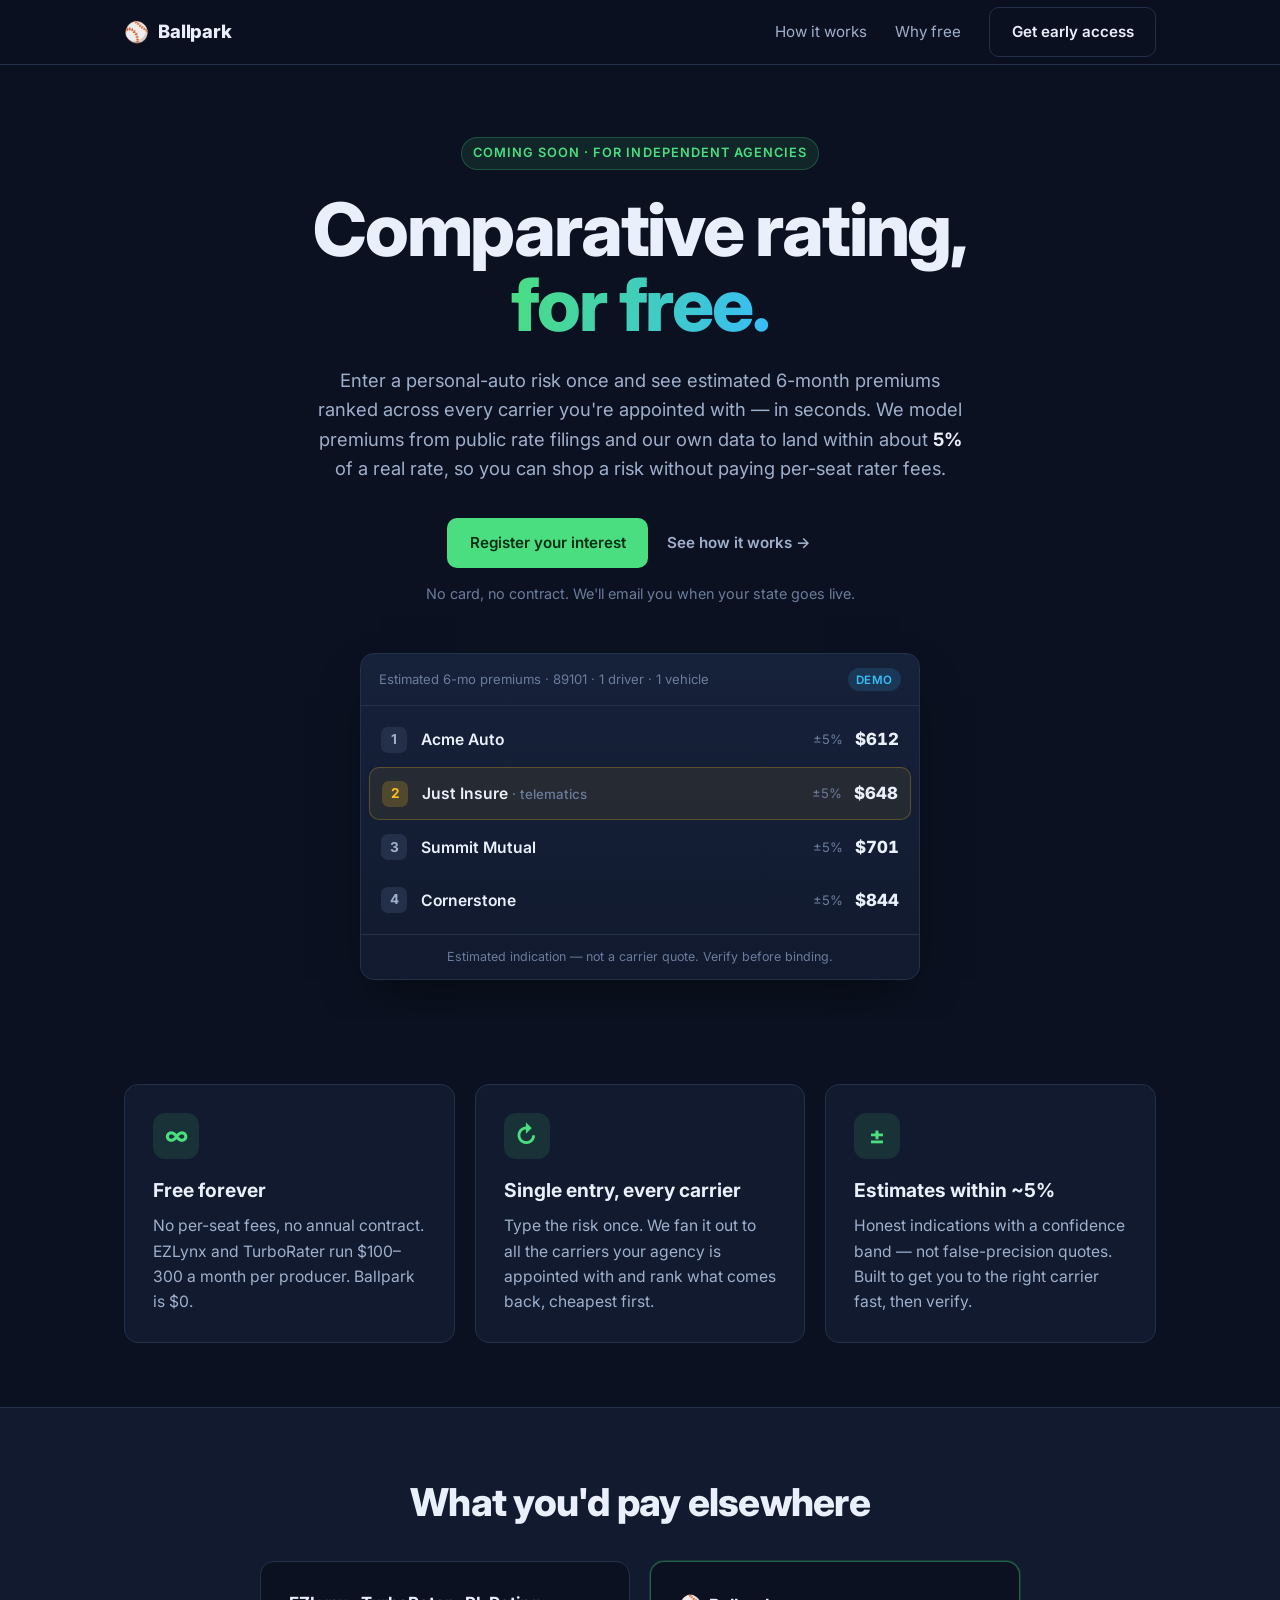
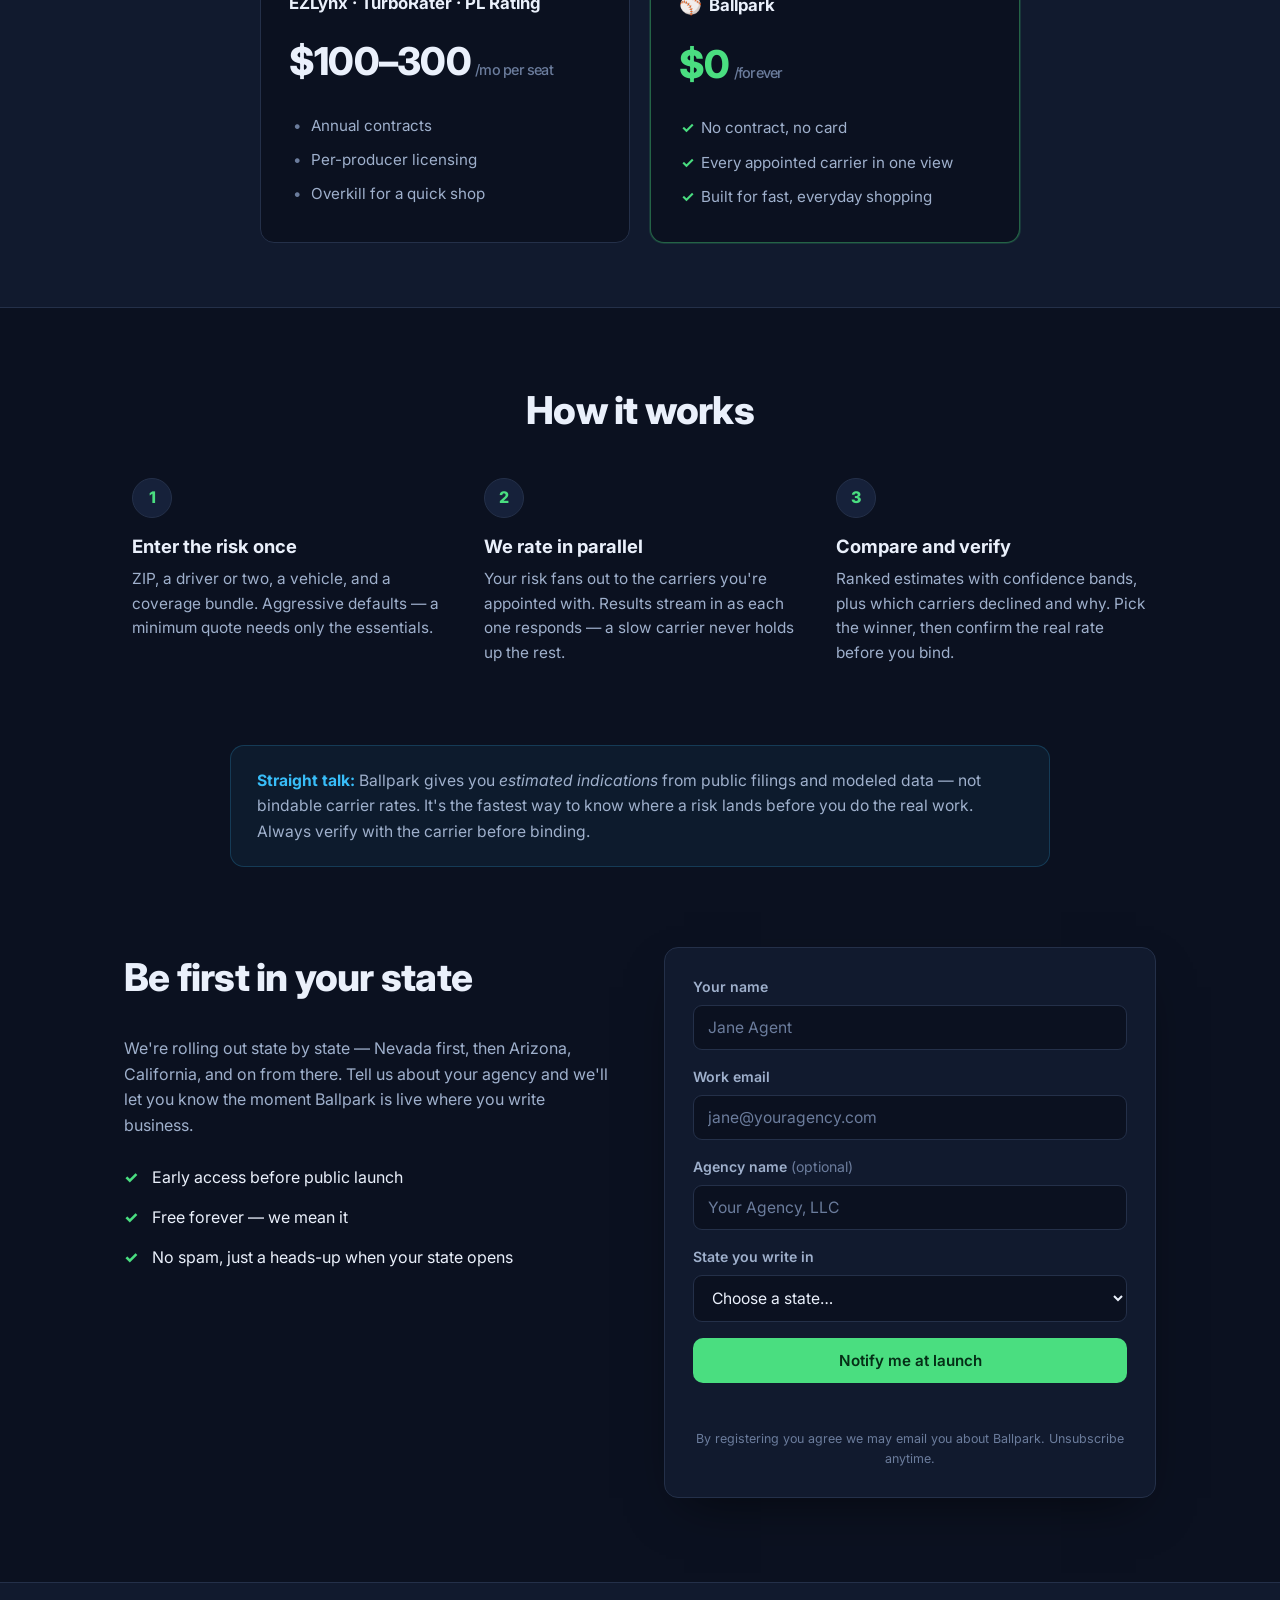
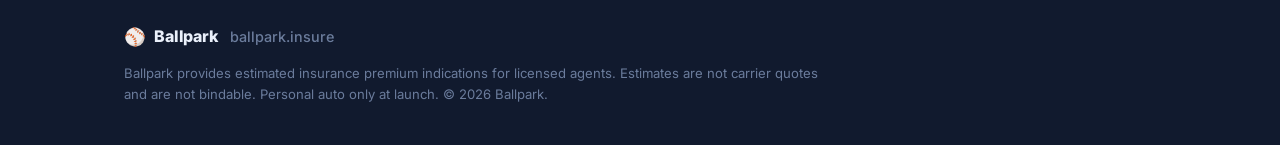
==== public/index.html @ 353d3f2b "Ballpark placeholder site + LXC deploy Static coming-soon site for ballpark.insure (pitch + interest" ====
<!DOCTYPE html>
<html lang="en">
<head>
  <meta charset="UTF-8" />
  <meta name="viewport" content="width=device-width, initial-scale=1.0" />
  <title>Ballpark — Free comparative rating for independent agents</title>
  <meta name="description" content="Ballpark is a free comparative rater for independent auto-insurance agents. Enter a risk once, see estimated 6-month premiums ranked across the carriers you're appointed with — no per-seat rater fees." />

  <!-- Open Graph / social preview -->
  <meta property="og:type" content="website" />
  <meta property="og:title" content="Ballpark — Free comparative rating for independent agents" />
  <meta property="og:description" content="Enter a risk once. See estimated premiums ranked across every carrier you're appointed with. Free." />
  <meta property="og:url" content="https://ballpark.insure" />

  <link rel="icon" href="data:image/svg+xml,&lt;svg xmlns=%22http://www.w3.org/2000/svg%22 viewBox=%220 0 100 100%22&gt;&lt;text y=%22.9em%22 font-size=%2290%22&gt;⚾&lt;/text&gt;&lt;/svg&gt;" />
  <link rel="preconnect" href="https://fonts.googleapis.com" />
  <link rel="preconnect" href="https://fonts.gstatic.com" crossorigin />
  <link href="https://fonts.googleapis.com/css2?family=Inter:wght@400;500;600;700;800&display=swap" rel="stylesheet" />
  <link rel="stylesheet" href="styles.css" />
</head>
<body>
  <!-- ───────────────────────── Nav ───────────────────────── -->
  <header class="nav">
    <div class="wrap nav__inner">
      <a class="brand" href="#top">
        <span class="brand__mark" aria-hidden="true">⚾</span>
        <span class="brand__name">Ballpark</span>
      </a>
      <nav class="nav__links">
        <a href="#how">How it works</a>
        <a href="#why">Why free</a>
        <a href="#register" class="btn btn--ghost">Get early access</a>
      </nav>
    </div>
  </header>

  <main id="top">
    <!-- ───────────────────────── Hero ───────────────────────── -->
    <section class="hero">
      <div class="wrap hero__inner">
        <p class="eyebrow">Coming soon · for independent agencies</p>
        <h1 class="hero__title">Comparative rating,<br /><span class="grad">for free.</span></h1>
        <p class="hero__sub">
          Enter a personal-auto risk once and see estimated 6-month premiums ranked across
          every carrier you're appointed with — in seconds. We model premiums from public rate
          filings and our own data to land within about <strong>5%</strong> of a real rate, so you
          can shop a risk without paying per-seat rater fees.
        </p>
        <div class="hero__cta">
          <a href="#register" class="btn btn--primary">Register your interest</a>
          <a href="#how" class="btn btn--text">See how it works →</a>
        </div>
        <p class="hero__note">No card, no contract. We'll email you when your state goes live.</p>
      </div>

      <!-- Mock results card -->
      <div class="wrap">
        <div class="ratecard" role="img" aria-label="Example of ranked carrier estimates">
          <div class="ratecard__head">
            <span>Estimated 6-mo premiums · 89101 · 1 driver · 1 vehicle</span>
            <span class="pill">Demo</span>
          </div>
          <ul class="ratecard__rows">
            <li class="rrow"><span class="rrow__rank">1</span><span class="rrow__name">Acme Auto</span><span class="rrow__band">±5%</span><span class="rrow__price">$612</span></li>
            <li class="rrow rrow--just"><span class="rrow__rank">2</span><span class="rrow__name">Just Insure <em>· telematics</em></span><span class="rrow__band">±5%</span><span class="rrow__price">$648</span></li>
            <li class="rrow"><span class="rrow__rank">3</span><span class="rrow__name">Summit Mutual</span><span class="rrow__band">±5%</span><span class="rrow__price">$701</span></li>
            <li class="rrow"><span class="rrow__rank">4</span><span class="rrow__name">Cornerstone</span><span class="rrow__band">±5%</span><span class="rrow__price">$844</span></li>
          </ul>
          <p class="ratecard__foot">Estimated indication — not a carrier quote. Verify before binding.</p>
        </div>
      </div>
    </section>

    <!-- ───────────────────────── Three-up ───────────────────────── -->
    <section class="features wrap" id="why">
      <article class="feature">
        <div class="feature__icon">∞</div>
        <h3>Free forever</h3>
        <p>No per-seat fees, no annual contract. EZLynx and TurboRater run $100–300 a month per producer. Ballpark is $0.</p>
      </article>
      <article class="feature">
        <div class="feature__icon">↻</div>
        <h3>Single entry, every carrier</h3>
        <p>Type the risk once. We fan it out to all the carriers your agency is appointed with and rank what comes back, cheapest first.</p>
      </article>
      <article class="feature">
        <div class="feature__icon">±</div>
        <h3>Estimates within ~5%</h3>
        <p>Honest indications with a confidence band — not false-precision quotes. Built to get you to the right carrier fast, then verify.</p>
      </article>
    </section>

    <!-- ───────────────────────── Comparison ───────────────────────── -->
    <section class="compare">
      <div class="wrap compare__inner">
        <h2 class="section__title">What you'd pay elsewhere</h2>
        <div class="compare__grid">
          <div class="compare__col compare__col--them">
            <h4>EZLynx · TurboRater · PL Rating</h4>
            <p class="compare__price">$100–300<span>/mo per seat</span></p>
            <ul>
              <li>Annual contracts</li>
              <li>Per-producer licensing</li>
              <li>Overkill for a quick shop</li>
            </ul>
          </div>
          <div class="compare__col compare__col--us">
            <h4><span class="brand__mark" aria-hidden="true">⚾</span> Ballpark</h4>
            <p class="compare__price compare__price--free">$0<span>/forever</span></p>
            <ul>
              <li>No contract, no card</li>
              <li>Every appointed carrier in one view</li>
              <li>Built for fast, everyday shopping</li>
            </ul>
          </div>
        </div>
      </div>
    </section>

    <!-- ───────────────────────── How it works ───────────────────────── -->
    <section class="how wrap" id="how">
      <h2 class="section__title">How it works</h2>
      <ol class="steps">
        <li class="step">
          <span class="step__num">1</span>
          <h3>Enter the risk once</h3>
          <p>ZIP, a driver or two, a vehicle, and a coverage bundle. Aggressive defaults — a minimum quote needs only the essentials.</p>
        </li>
        <li class="step">
          <span class="step__num">2</span>
          <h3>We rate in parallel</h3>
          <p>Your risk fans out to the carriers you're appointed with. Results stream in as each one responds — a slow carrier never holds up the rest.</p>
        </li>
        <li class="step">
          <span class="step__num">3</span>
          <h3>Compare and verify</h3>
          <p>Ranked estimates with confidence bands, plus which carriers declined and why. Pick the winner, then confirm the real rate before you bind.</p>
        </li>
      </ol>
    </section>

    <!-- ───────────────────────── Honesty strip ───────────────────────── -->
    <section class="honest">
      <div class="wrap honest__inner">
        <p>
          <strong>Straight talk:</strong> Ballpark gives you <em>estimated indications</em> from public
          filings and modeled data — not bindable carrier rates. It's the fastest way to know where a
          risk lands before you do the real work. Always verify with the carrier before binding.
        </p>
      </div>
    </section>

    <!-- ───────────────────────── Register interest ───────────────────────── -->
    <section class="register" id="register">
      <div class="wrap register__inner">
        <div class="register__copy">
          <h2 class="section__title">Be first in your state</h2>
          <p>
            We're rolling out state by state — Nevada first, then Arizona, California, and on from there.
            Tell us about your agency and we'll let you know the moment Ballpark is live where you write
            business.
          </p>
          <ul class="register__perks">
            <li>Early access before public launch</li>
            <li>Free forever — we mean it</li>
            <li>No spam, just a heads-up when your state opens</li>
          </ul>
        </div>

        <form class="form" id="interest-form" novalidate>
          <div class="field">
            <label for="name">Your name</label>
            <input type="text" id="name" name="name" autocomplete="name" placeholder="Jane Agent" required />
          </div>
          <div class="field">
            <label for="email">Work email</label>
            <input type="email" id="email" name="email" autocomplete="email" placeholder="jane@youragency.com" required />
          </div>
          <div class="field">
            <label for="agency">Agency name <span class="opt">(optional)</span></label>
            <input type="text" id="agency" name="agency" autocomplete="organization" placeholder="Your Agency, LLC" />
          </div>
          <div class="field">
            <label for="state">State you write in</label>
            <select id="state" name="state" required>
              <option value="" disabled selected>Choose a state…</option>
              <option>Nevada</option>
              <option>Arizona</option>
              <option>California</option>
              <option>Indiana</option>
              <option>Georgia</option>
              <option>South Carolina</option>
              <option>Texas</option>
              <option>Missouri</option>
              <option value="Other">Other / multiple</option>
            </select>
          </div>
          <button type="submit" class="btn btn--primary btn--block" id="submit-btn">Notify me at launch</button>
          <p class="form__msg" id="form-msg" role="status" aria-live="polite"></p>
          <p class="form__fine">By registering you agree we may email you about Ballpark. Unsubscribe anytime.</p>
        </form>
      </div>
    </section>
  </main>

  <!-- ───────────────────────── Footer ───────────────────────── -->
  <footer class="footer">
    <div class="wrap footer__inner">
      <div class="footer__brand">
        <span class="brand__mark" aria-hidden="true">⚾</span>
        <span class="brand__name">Ballpark</span>
        <span class="footer__dom">ballpark.insure</span>
      </div>
      <p class="footer__disc">
        Ballpark provides estimated insurance premium indications for licensed agents. Estimates are not
        carrier quotes and are not bindable. Personal auto only at launch. © <span id="year">2026</span> Ballpark.
      </p>
    </div>
  </footer>

  <script src="script.js"></script>
</body>
</html>
---- public/styles.css ----
/* ───────────────────────── Tokens ───────────────────────── */
:root {
  --bg:        #0b1120;
  --bg-soft:   #111a2e;
  --panel:     #16213a;
  --line:      #243049;
  --ink:       #eaf0fb;
  --ink-soft:  #9fb0cc;
  --ink-mute:  #6b7c9c;
  --brand:     #4ade80;   /* ballpark green */
  --brand-2:   #38bdf8;   /* sky accent */
  --just:      #fbbf24;   /* just insure highlight */
  --danger:    #f87171;
  --radius:    14px;
  --maxw:      1080px;
  --shadow:    0 20px 50px -20px rgba(0,0,0,.6);
}

* { box-sizing: border-box; }
html { scroll-behavior: smooth; }
body {
  margin: 0;
  font-family: 'Inter', system-ui, -apple-system, sans-serif;
  background: var(--bg);
  color: var(--ink);
  line-height: 1.6;
  -webkit-font-smoothing: antialiased;
}
a { color: inherit; text-decoration: none; }
.wrap { width: 100%; max-width: var(--maxw); margin: 0 auto; padding: 0 24px; }

/* ───────────────────────── Buttons ───────────────────────── */
.btn {
  display: inline-flex; align-items: center; justify-content: center;
  gap: .5em; font-weight: 600; font-size: .95rem;
  padding: .8em 1.4em; border-radius: 10px; border: 1px solid transparent;
  cursor: pointer; transition: transform .12s ease, background .2s ease, border-color .2s ease;
  font-family: inherit;
}
.btn:active { transform: translateY(1px); }
.btn--primary { background: var(--brand); color: #052e16; }
.btn--primary:hover { background: #5ef193; }
.btn--ghost { border-color: var(--line); color: var(--ink); }
.btn--ghost:hover { border-color: var(--brand); color: var(--brand); }
.btn--text { background: none; color: var(--ink-soft); padding-left: .3em; }
.btn--text:hover { color: var(--ink); }
.btn--block { width: 100%; }

/* ───────────────────────── Nav ───────────────────────── */
.nav {
  position: sticky; top: 0; z-index: 50;
  background: rgba(11,17,32,.8); backdrop-filter: blur(10px);
  border-bottom: 1px solid var(--line);
}
.nav__inner { display: flex; align-items: center; justify-content: space-between; height: 64px; }
.brand { display: inline-flex; align-items: center; gap: .5em; font-weight: 800; font-size: 1.15rem; }
.brand__mark { font-size: 1.1em; }
.brand__name { letter-spacing: -.01em; }
.nav__links { display: flex; align-items: center; gap: 28px; font-size: .95rem; color: var(--ink-soft); }
.nav__links a:hover { color: var(--ink); }
.nav__links .btn:hover { color: var(--brand); }

/* ───────────────────────── Hero ───────────────────────── */
.hero { padding: 72px 0 40px; position: relative; overflow: hidden; }
.hero::before {
  content: ""; position: absolute; inset: -40% 0 auto 0; height: 600px;
  background: radial-gradient(60% 60% at 50% 0%, rgba(74,222,128,.16), transparent 70%);
  pointer-events: none;
}
.hero__inner { text-align: center; position: relative; }
.eyebrow {
  display: inline-block; font-size: .8rem; font-weight: 600; letter-spacing: .08em;
  text-transform: uppercase; color: var(--brand);
  background: rgba(74,222,128,.1); border: 1px solid rgba(74,222,128,.25);
  padding: .4em .9em; border-radius: 999px; margin: 0 0 22px;
}
.hero__title { font-size: clamp(2.6rem, 7vw, 4.6rem); line-height: 1.02; font-weight: 800; letter-spacing: -.03em; margin: 0; }
.grad { background: linear-gradient(100deg, var(--brand), var(--brand-2)); -webkit-background-clip: text; background-clip: text; color: transparent; }
.hero__sub { max-width: 660px; margin: 24px auto 0; font-size: 1.15rem; color: var(--ink-soft); }
.hero__sub strong { color: var(--ink); }
.hero__cta { display: flex; gap: 14px; justify-content: center; align-items: center; flex-wrap: wrap; margin: 34px 0 14px; }
.hero__note { color: var(--ink-mute); font-size: .9rem; margin: 0; }

/* Rate card */
.ratecard {
  margin: 48px auto 0; max-width: 560px;
  background: linear-gradient(180deg, var(--panel), var(--bg-soft));
  border: 1px solid var(--line); border-radius: var(--radius); box-shadow: var(--shadow);
  overflow: hidden;
}
.ratecard__head {
  display: flex; justify-content: space-between; align-items: center;
  padding: 14px 18px; border-bottom: 1px solid var(--line);
  font-size: .82rem; color: var(--ink-mute);
}
.pill { background: rgba(56,189,248,.15); color: var(--brand-2); border-radius: 999px; padding: .2em .7em; font-weight: 600; font-size: .72rem; text-transform: uppercase; letter-spacing: .05em; }
.ratecard__rows { list-style: none; margin: 0; padding: 8px; }
.rrow {
  display: grid; grid-template-columns: 28px 1fr auto auto; align-items: center; gap: 12px;
  padding: 12px 12px; border-radius: 10px; font-size: .98rem;
}
.rrow + .rrow { margin-top: 2px; }
.rrow:hover { background: rgba(255,255,255,.03); }
.rrow__rank { width: 26px; height: 26px; display: grid; place-items: center; border-radius: 7px; background: var(--line); color: var(--ink-soft); font-weight: 700; font-size: .85rem; }
.rrow__name { font-weight: 600; }
.rrow__name em { color: var(--ink-mute); font-style: normal; font-weight: 500; font-size: .85em; }
.rrow__band { color: var(--ink-mute); font-size: .82rem; }
.rrow__price { font-weight: 800; font-size: 1.05rem; font-variant-numeric: tabular-nums; }
.rrow--just { background: rgba(251,191,36,.08); border: 1px solid rgba(251,191,36,.25); }
.rrow--just .rrow__rank { background: rgba(251,191,36,.2); color: var(--just); }
.ratecard__foot { margin: 0; padding: 12px 18px; border-top: 1px solid var(--line); font-size: .78rem; color: var(--ink-mute); text-align: center; }

/* ───────────────────────── Features ───────────────────────── */
.features { display: grid; grid-template-columns: repeat(3, 1fr); gap: 20px; padding: 64px 24px; }
.feature { background: var(--bg-soft); border: 1px solid var(--line); border-radius: var(--radius); padding: 28px; }
.feature__icon { width: 46px; height: 46px; display: grid; place-items: center; border-radius: 12px; background: rgba(74,222,128,.12); color: var(--brand); font-size: 1.5rem; font-weight: 700; margin-bottom: 16px; }
.feature h3 { margin: 0 0 8px; font-size: 1.2rem; }
.feature p { margin: 0; color: var(--ink-soft); font-size: .98rem; }

/* ───────────────────────── Section title ───────────────────────── */
.section__title { font-size: clamp(1.7rem, 4vw, 2.4rem); font-weight: 800; letter-spacing: -.02em; margin: 0 0 28px; text-align: center; }

/* ───────────────────────── Compare ───────────────────────── */
.compare { background: var(--bg-soft); border-top: 1px solid var(--line); border-bottom: 1px solid var(--line); padding: 64px 0; }
.compare__grid { display: grid; grid-template-columns: 1fr 1fr; gap: 20px; max-width: 760px; margin: 0 auto; }
.compare__col { border: 1px solid var(--line); border-radius: var(--radius); padding: 28px; background: var(--bg); }
.compare__col h4 { margin: 0 0 14px; font-size: 1.05rem; display: flex; align-items: center; gap: .4em; }
.compare__price { font-size: 2.4rem; font-weight: 800; margin: 0 0 16px; letter-spacing: -.02em; }
.compare__price span { font-size: .9rem; font-weight: 500; color: var(--ink-mute); margin-left: .3em; }
.compare__price--free { color: var(--brand); }
.compare__col ul { list-style: none; margin: 0; padding: 0; color: var(--ink-soft); font-size: .95rem; }
.compare__col li { padding: 5px 0 5px 22px; position: relative; }
.compare__col--them li::before { content: "•"; position: absolute; left: 4px; color: var(--ink-mute); }
.compare__col--us { border-color: rgba(74,222,128,.4); box-shadow: 0 0 0 1px rgba(74,222,128,.15); }
.compare__col--us li::before { content: "✓"; position: absolute; left: 2px; color: var(--brand); font-weight: 700; }

/* ───────────────────────── How ───────────────────────── */
.how { padding: 72px 24px; }
.steps { list-style: none; margin: 0; padding: 0; display: grid; grid-template-columns: repeat(3, 1fr); gap: 24px; counter-reset: step; }
.step { position: relative; padding: 8px; }
.step__num { display: grid; place-items: center; width: 40px; height: 40px; border-radius: 50%; background: var(--panel); border: 1px solid var(--line); color: var(--brand); font-weight: 800; margin-bottom: 14px; }
.step h3 { margin: 0 0 6px; font-size: 1.15rem; }
.step p { margin: 0; color: var(--ink-soft); font-size: .96rem; }

/* ───────────────────────── Honesty strip ───────────────────────── */
.honest { padding: 0 24px 8px; }
.honest__inner { max-width: 820px; margin: 0 auto; background: rgba(56,189,248,.06); border: 1px solid rgba(56,189,248,.2); border-radius: var(--radius); padding: 22px 26px; }
.honest p { margin: 0; color: var(--ink-soft); font-size: .98rem; }
.honest strong { color: var(--brand-2); }

/* ───────────────────────── Register ───────────────────────── */
.register { padding: 72px 0 84px; }
.register__inner { display: grid; grid-template-columns: 1fr 1fr; gap: 48px; align-items: start; }
.register__copy .section__title { text-align: left; }
.register__copy p { color: var(--ink-soft); }
.register__perks { list-style: none; margin: 20px 0 0; padding: 0; }
.register__perks li { padding: 7px 0 7px 28px; position: relative; color: var(--ink); }
.register__perks li::before { content: "✓"; position: absolute; left: 0; color: var(--brand); font-weight: 800; }

.form { background: var(--bg-soft); border: 1px solid var(--line); border-radius: var(--radius); padding: 28px; box-shadow: var(--shadow); }
.field { margin-bottom: 16px; }
.field label { display: block; font-size: .88rem; font-weight: 600; margin-bottom: 7px; color: var(--ink-soft); }
.field .opt { color: var(--ink-mute); font-weight: 400; }
.field input, .field select {
  width: 100%; padding: .75em .9em; font-size: .98rem; font-family: inherit;
  background: var(--bg); color: var(--ink);
  border: 1px solid var(--line); border-radius: 9px; transition: border-color .15s ease, box-shadow .15s ease;
}
.field input::placeholder { color: var(--ink-mute); }
.field input:focus, .field select:focus { outline: none; border-color: var(--brand); box-shadow: 0 0 0 3px rgba(74,222,128,.15); }
.field input.invalid, .field select.invalid { border-color: var(--danger); box-shadow: 0 0 0 3px rgba(248,113,113,.15); }
.form__msg { margin: 14px 0 0; font-size: .92rem; min-height: 1.2em; text-align: center; }
.form__msg.ok { color: var(--brand); }
.form__msg.err { color: var(--danger); }
.form__fine { margin: 14px 0 0; font-size: .78rem; color: var(--ink-mute); text-align: center; }

/* Success state */
.form--done { text-align: center; }
.form--done .form__check { font-size: 2.6rem; }

/* ───────────────────────── Footer ───────────────────────── */
.footer { border-top: 1px solid var(--line); padding: 40px 0; background: var(--bg-soft); }
.footer__inner { display: flex; flex-direction: column; gap: 12px; }
.footer__brand { display: flex; align-items: center; gap: .5em; font-weight: 800; }
.footer__dom { color: var(--ink-mute); font-weight: 500; font-size: .9rem; margin-left: .3em; }
.footer__disc { margin: 0; color: var(--ink-mute); font-size: .82rem; max-width: 720px; }

/* ───────────────────────── Responsive ───────────────────────── */
@media (max-width: 860px) {
  .features, .steps, .compare__grid, .register__inner { grid-template-columns: 1fr; }
  .register__inner { gap: 32px; }
  .register__copy .section__title { text-align: center; }
  .nav__links a:not(.btn) { display: none; }
}
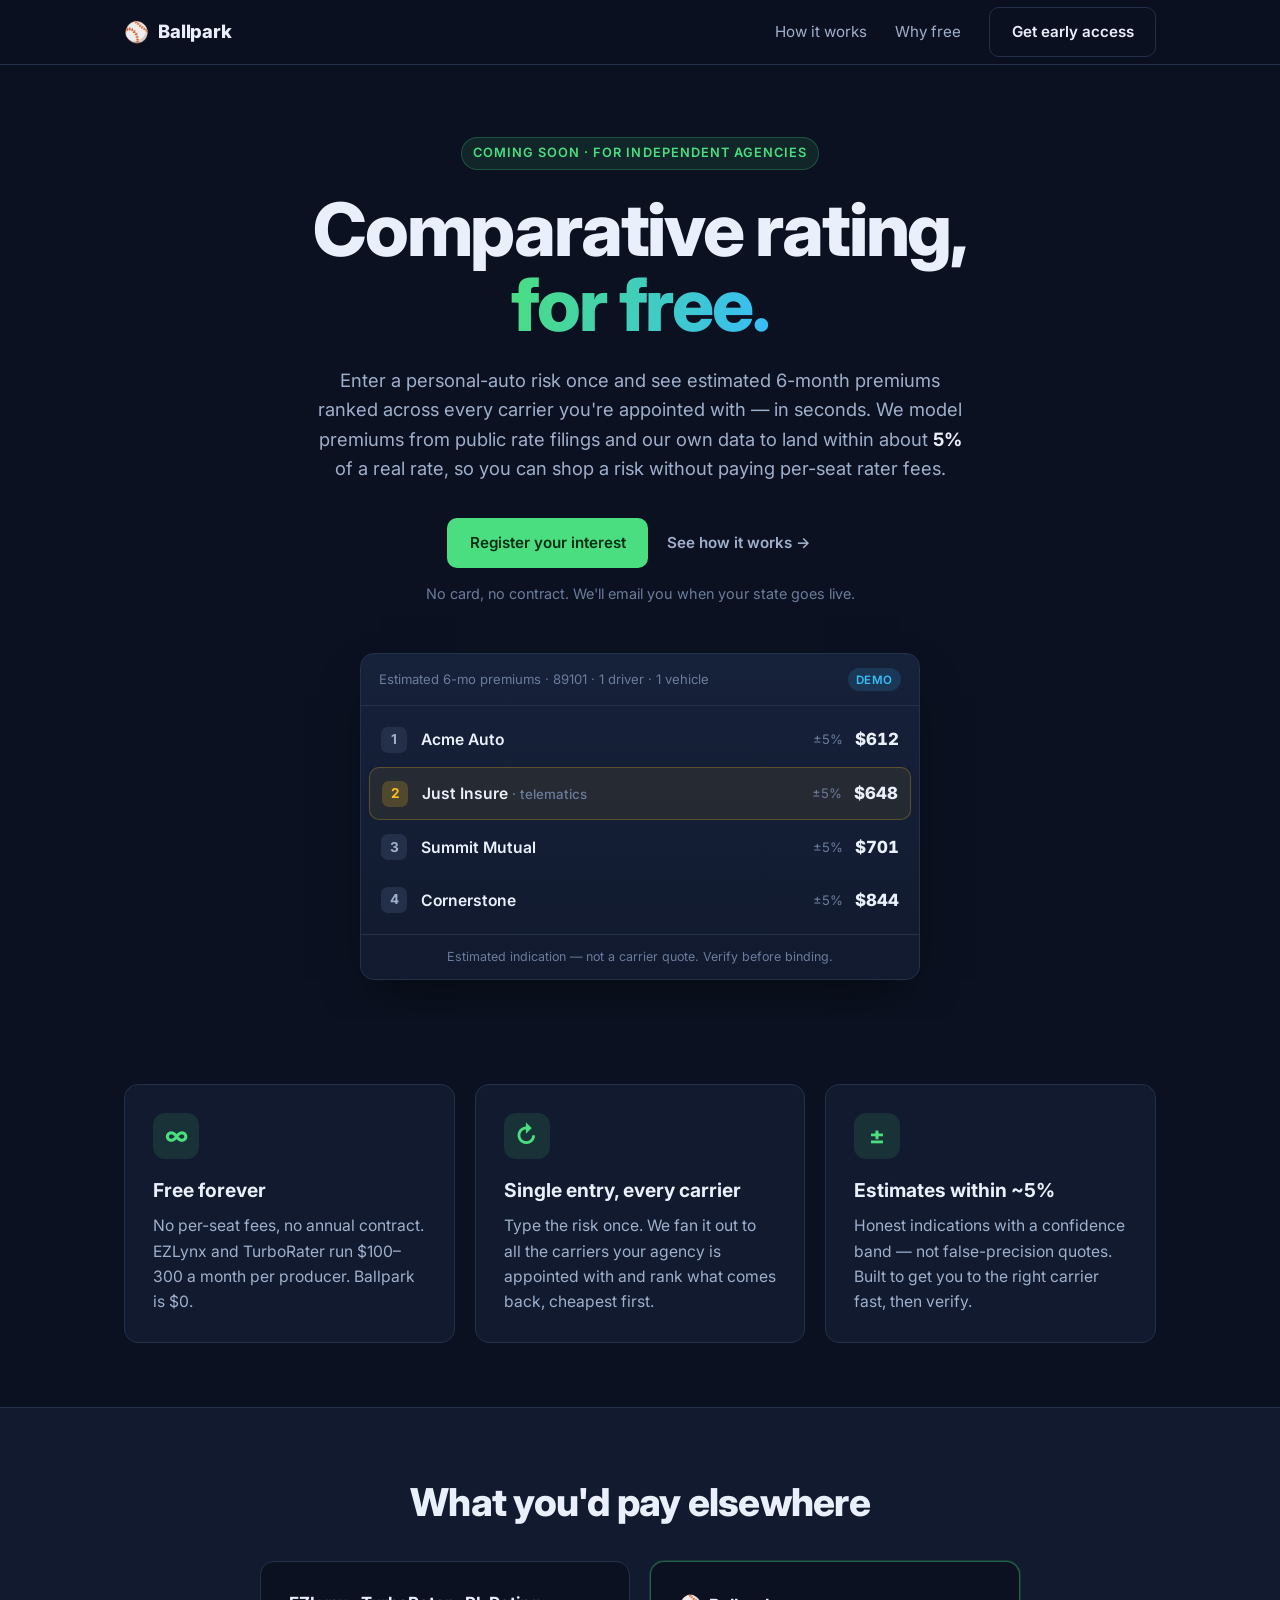
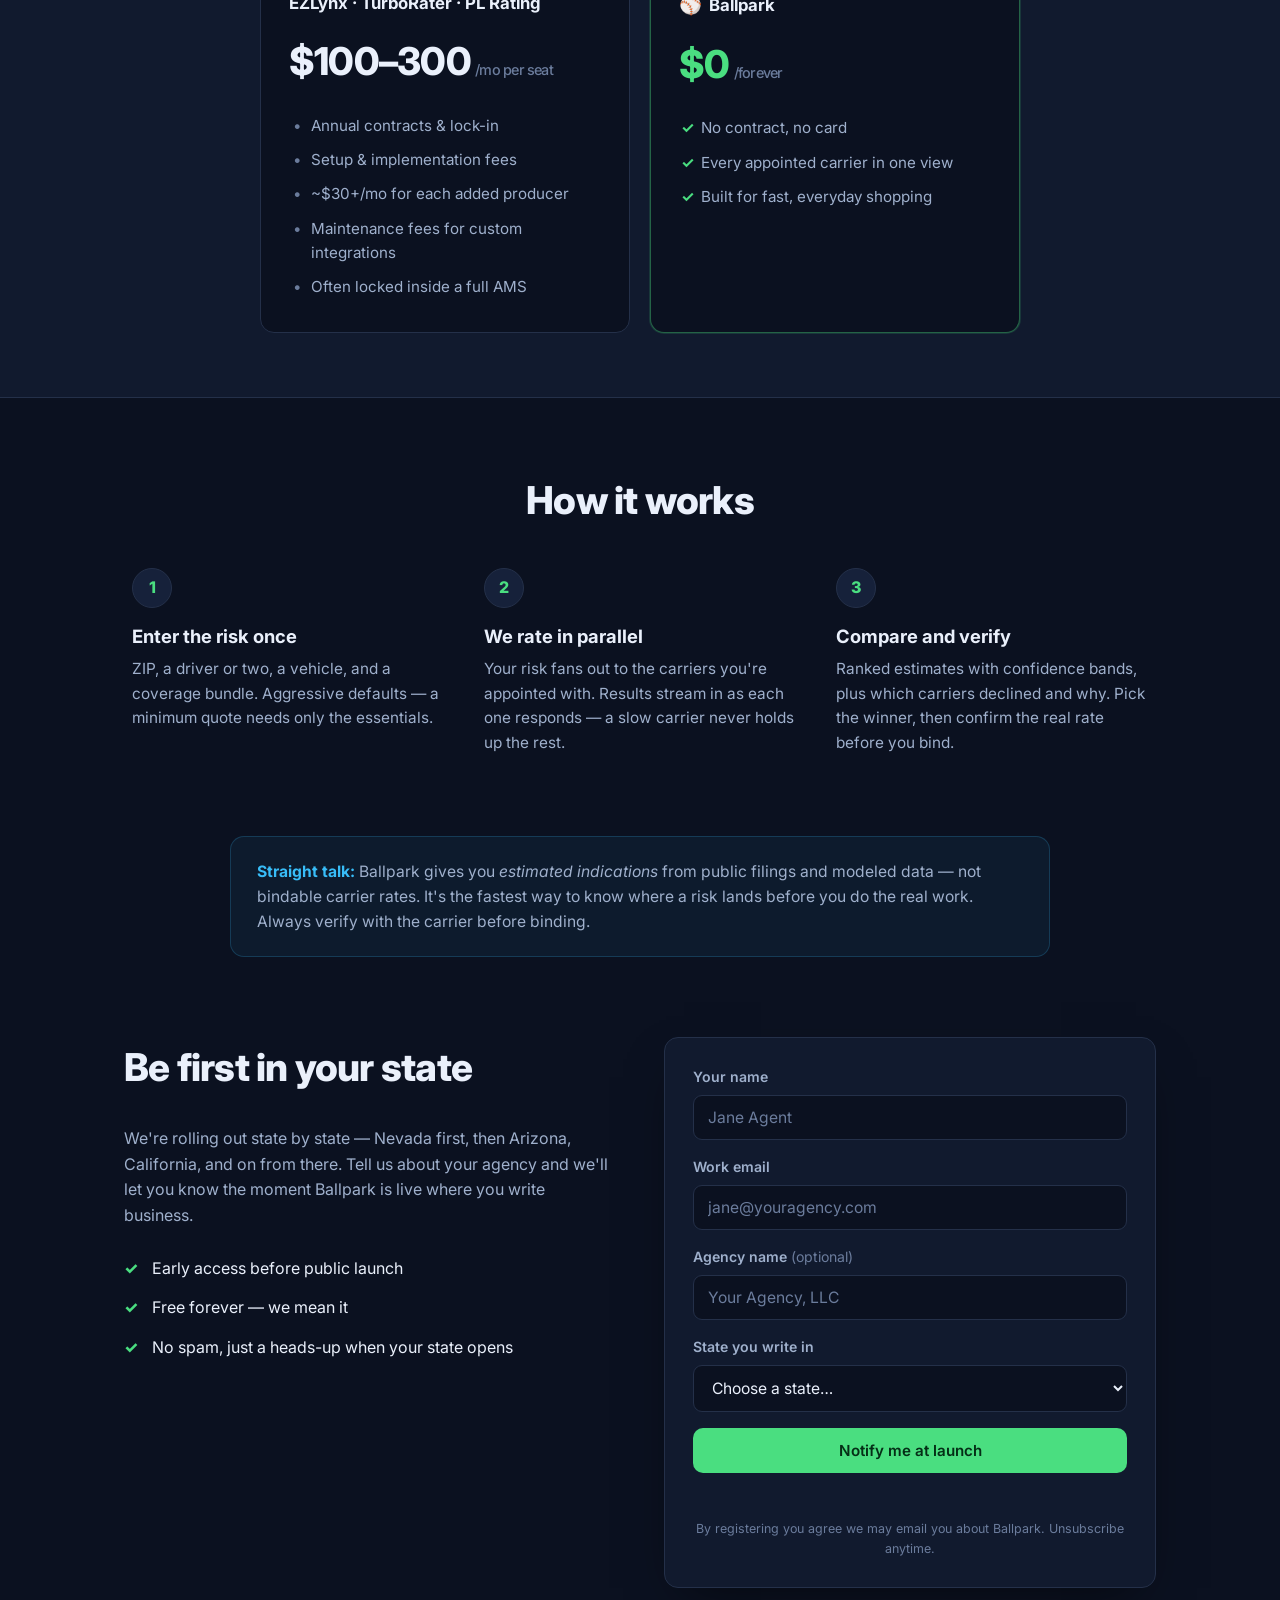
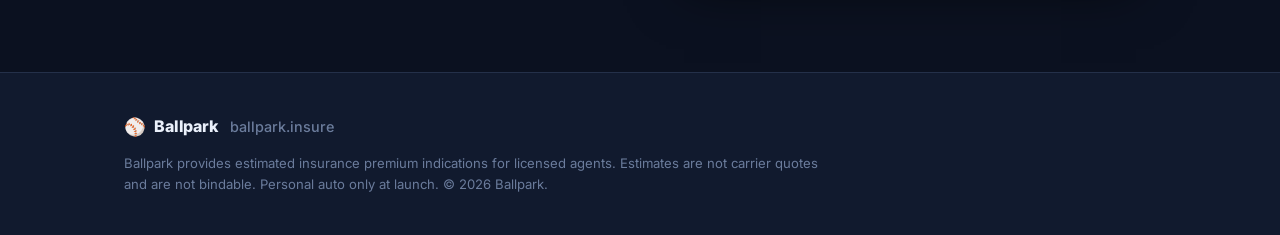
==== commit 8bcaca1d: "Expand competitor cost list with real comparative-rater fees Add setup/implementation fees, per-adde" ====
--- a/public/index.html
+++ b/public/index.html
@@ -99,9 +99,11 @@
             <h4>EZLynx · TurboRater · PL Rating</h4>
             <p class="compare__price">$100–300<span>/mo per seat</span></p>
             <ul>
-              <li>Annual contracts</li>
-              <li>Per-producer licensing</li>
-              <li>Overkill for a quick shop</li>
+              <li>Annual contracts &amp; lock-in</li>
+              <li>Setup &amp; implementation fees</li>
+              <li>~$30+/mo for each added producer</li>
+              <li>Maintenance fees for custom integrations</li>
+              <li>Often locked inside a full AMS</li>
             </ul>
           </div>
           <div class="compare__col compare__col--us">
